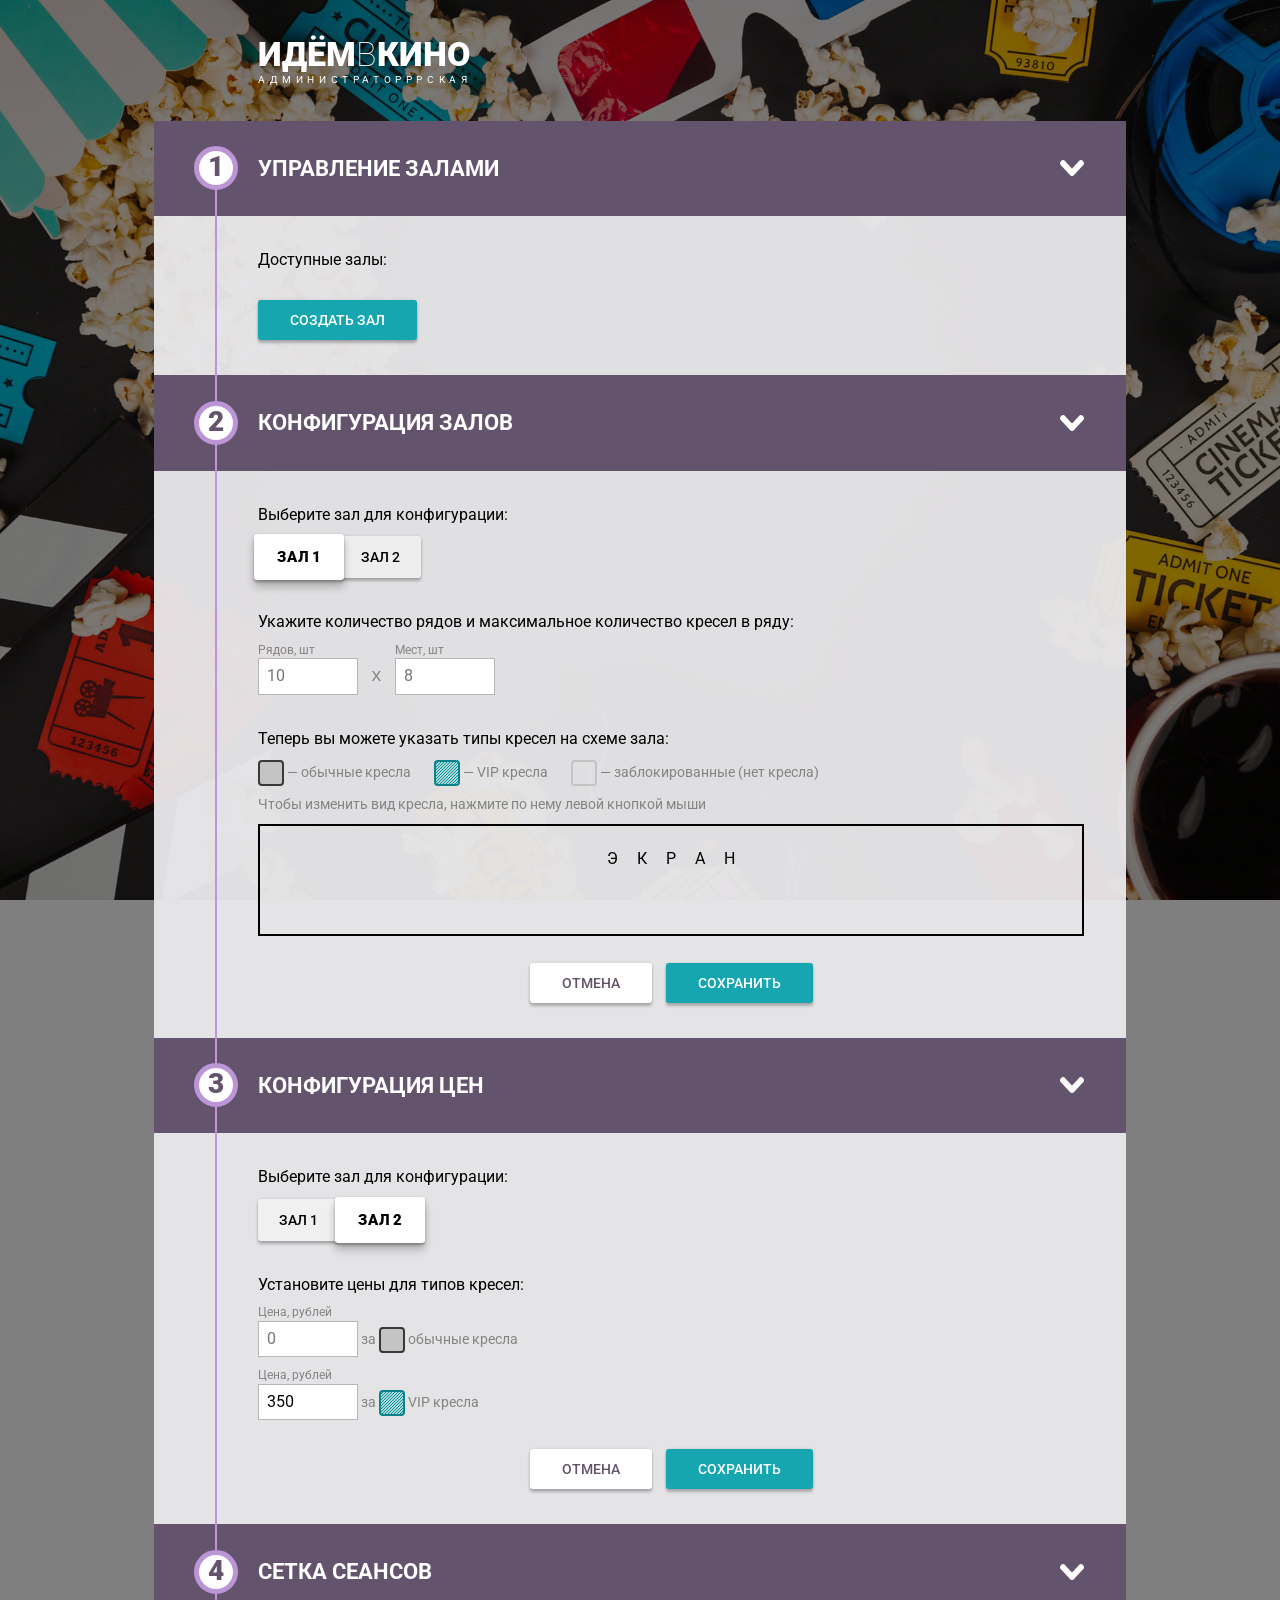
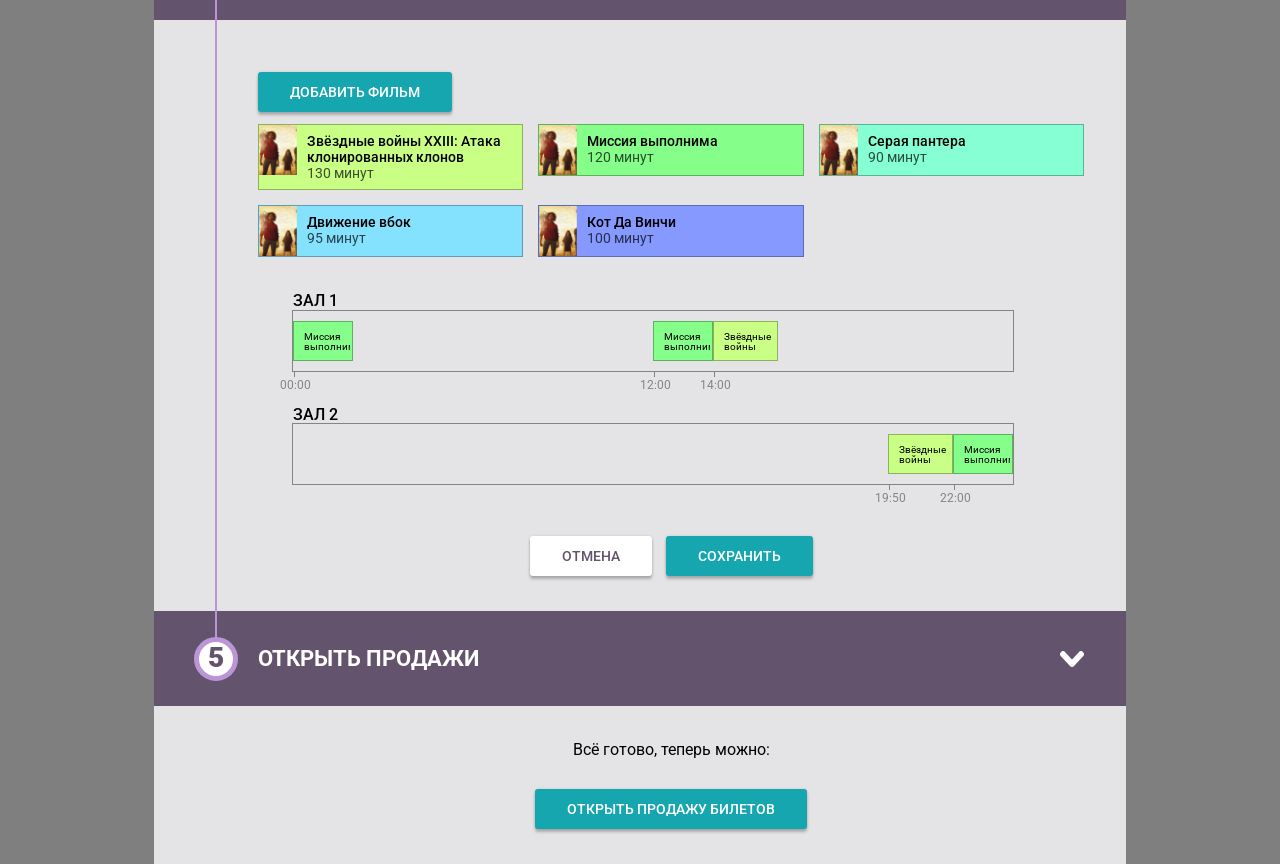
==== admin/index.html @ beaf533f "Final Diplom Commit #22 Sessions grid config form SessionsAddForm.js" ====
<!DOCTYPE html>
<html lang="ru">

<head>
  <meta charset="UTF-8">
  <meta name="viewport" content="width=device-width, initial-scale=1.0">
  <meta http-equiv="X-UA-Compatible" content="ie=edge">
  <title>ИдёмВКино</title>
  <link rel="stylesheet" href="CSS/normalize.css">
  <link rel="stylesheet" href="CSS/styles.css">
  <link href="https://fonts.googleapis.com/css?family=Roboto:100,300,400,500,700,900&amp;subset=cyrillic,cyrillic-ext,latin-ext" rel="stylesheet">
</head>

<body>
  <header class="page-header">
    <h1 class="page-header__title">Идём<span>в</span>кино</h1>
    <span class="page-header__subtitle">Администраторррская</span>
  </header>

  <main class="conf-steps">
    <section class="conf-step" id="halls">
      <header class="conf-step__header conf-step__header_opened">
        <h2 class="conf-step__title">Управление залами</h2>
      </header>
      <div class="conf-step__wrapper">
        <p class="conf-step__paragraph">Доступные залы:</p>
        <ul class="conf-step__list">
          <!-- <li>Зал 1
            <button class="conf-step__button conf-step__button-trash"></button>
          </li>
          <li>Зал 2
            <button class="conf-step__button conf-step__button-trash"></button>
          </li> -->
        </ul>
        <button class="conf-step__button conf-step__button-accent">Создать зал</button>
      </div>
    </section>

    <section class="conf-step" id="hall-config">
      <header class="conf-step__header conf-step__header_opened">
        <h2 class="conf-step__title">Конфигурация залов</h2>
      </header>
      <div class="conf-step__wrapper">
        <form action="config_hall" method="post" accept-charset="utf-8" id="config-hall-form"></form>
        <p class="conf-step__paragraph">Выберите зал для конфигурации:</p>
        <ul class="conf-step__selectors-box">
          <li><input type="radio" class="conf-step__radio" name="chairs-hall" value="Зал 1" checked><span class="conf-step__selector">Зал 1</span></li>
          <li><input type="radio" class="conf-step__radio" name="chairs-hall" value="Зал 2"><span class="conf-step__selector">Зал 2</span></li>
        </ul>
        <input type="hidden" name="update_id" form="config-hall-form">
        <p class="conf-step__paragraph">Укажите количество рядов и максимальное количество кресел в ряду:</p>
        <div class="conf-step__legend">
          <label class="conf-step__label">Рядов, шт<input type="text" name="rows" class="conf-step__input conf-step__input-rows" placeholder="10" form="config-hall-form"></label>
          <span class="multiplier">x</span>
          <label class="conf-step__label">Мест, шт<input type="text" name="places" class="conf-step__input conf-step__input-places" placeholder="8" form="config-hall-form"></label>
        </div>
        <p class="conf-step__paragraph">Теперь вы можете указать типы кресел на схеме зала:</p>
        <div class="conf-step__legend">
          <span class="conf-step__chair conf-step__chair_standart"></span> — обычные кресла
          <span class="conf-step__chair conf-step__chair_vip"></span> — VIP кресла
          <span class="conf-step__chair conf-step__chair_disabled"></span> — заблокированные (нет кресла)
          <p class="conf-step__hint">Чтобы изменить вид кресла, нажмите по нему левой кнопкой мыши</p>
        </div>

        <div class="conf-step__hall">
          <div class="conf-step__hall-wrapper">
            <!-- <div class="conf-step__row">
              <span class="conf-step__chair conf-step__chair_disabled"></span><span class="conf-step__chair conf-step__chair_disabled"></span>
              <span class="conf-step__chair conf-step__chair_disabled"></span><span class="conf-step__chair conf-step__chair_standart"></span>
              <span class="conf-step__chair conf-step__chair_standart"></span><span class="conf-step__chair conf-step__chair_disabled"></span>
              <span class="conf-step__chair conf-step__chair_disabled"></span><span class="conf-step__chair conf-step__chair_disabled"></span>
            </div>

            <div class="conf-step__row">
              <span class="conf-step__chair conf-step__chair_disabled"></span><span class="conf-step__chair conf-step__chair_disabled"></span>
              <span class="conf-step__chair conf-step__chair_standart"></span><span class="conf-step__chair conf-step__chair_standart"></span>
              <span class="conf-step__chair conf-step__chair_standart"></span><span class="conf-step__chair conf-step__chair_standart"></span>
              <span class="conf-step__chair conf-step__chair_disabled"></span><span class="conf-step__chair conf-step__chair_disabled"></span>
            </div>

            <div class="conf-step__row">
              <span class="conf-step__chair conf-step__chair_disabled"></span><span class="conf-step__chair conf-step__chair_standart"></span>
              <span class="conf-step__chair conf-step__chair_standart"></span><span class="conf-step__chair conf-step__chair_standart"></span>
              <span class="conf-step__chair conf-step__chair_standart"></span><span class="conf-step__chair conf-step__chair_standart"></span>
              <span class="conf-step__chair conf-step__chair_standart"></span><span class="conf-step__chair conf-step__chair_disabled"></span>
            </div>

            <div class="conf-step__row">
              <span class="conf-step__chair conf-step__chair_standart"></span><span class="conf-step__chair conf-step__chair_standart"></span>
              <span class="conf-step__chair conf-step__chair_standart"></span><span class="conf-step__chair conf-step__chair_vip"></span>
              <span class="conf-step__chair conf-step__chair_vip"></span><span class="conf-step__chair conf-step__chair_standart"></span>
              <span class="conf-step__chair conf-step__chair_standart"></span><span class="conf-step__chair conf-step__chair_disabled"></span>
            </div>

            <div class="conf-step__row">
              <span class="conf-step__chair conf-step__chair_standart"></span><span class="conf-step__chair conf-step__chair_standart"></span>
              <span class="conf-step__chair conf-step__chair_vip"></span><span class="conf-step__chair conf-step__chair_vip"></span>
              <span class="conf-step__chair conf-step__chair_vip"></span><span class="conf-step__chair conf-step__chair_vip"></span>
              <span class="conf-step__chair conf-step__chair_standart"></span><span class="conf-step__chair conf-step__chair_disabled"></span>
            </div>

            <div class="conf-step__row">
              <span class="conf-step__chair conf-step__chair_standart"></span><span class="conf-step__chair conf-step__chair_standart"></span>
              <span class="conf-step__chair conf-step__chair_vip"></span><span class="conf-step__chair conf-step__chair_vip"></span>
              <span class="conf-step__chair conf-step__chair_vip"></span><span class="conf-step__chair conf-step__chair_vip"></span>
              <span class="conf-step__chair conf-step__chair_standart"></span><span class="conf-step__chair conf-step__chair_disabled"></span>
            </div>

            <div class="conf-step__row">
              <span class="conf-step__chair conf-step__chair_standart"></span><span class="conf-step__chair conf-step__chair_standart"></span>
              <span class="conf-step__chair conf-step__chair_vip"></span><span class="conf-step__chair conf-step__chair_vip"></span>
              <span class="conf-step__chair conf-step__chair_vip"></span><span class="conf-step__chair conf-step__chair_vip"></span>
              <span class="conf-step__chair conf-step__chair_standart"></span><span class="conf-step__chair conf-step__chair_disabled"></span>
            </div>

            <div class="conf-step__row">
              <span class="conf-step__chair conf-step__chair_standart"></span><span class="conf-step__chair conf-step__chair_standart"></span>
              <span class="conf-step__chair conf-step__chair_standart"></span><span class="conf-step__chair conf-step__chair_standart"></span>
              <span class="conf-step__chair conf-step__chair_standart"></span><span class="conf-step__chair conf-step__chair_standart"></span>
              <span class="conf-step__chair conf-step__chair_standart"></span><span class="conf-step__chair conf-step__chair_disabled"></span>
            </div>

            <div class="conf-step__row">
              <span class="conf-step__chair conf-step__chair_standart"></span><span class="conf-step__chair conf-step__chair_standart"></span>
              <span class="conf-step__chair conf-step__chair_standart"></span><span class="conf-step__chair conf-step__chair_standart"></span>
              <span class="conf-step__chair conf-step__chair_standart"></span><span class="conf-step__chair conf-step__chair_standart"></span>
              <span class="conf-step__chair conf-step__chair_standart"></span><span class="conf-step__chair conf-step__chair_standart"></span>
            </div>

            <div class="conf-step__row">
              <span class="conf-step__chair conf-step__chair_standart"></span><span class="conf-step__chair conf-step__chair_standart"></span>
              <span class="conf-step__chair conf-step__chair_standart"></span><span class="conf-step__chair conf-step__chair_standart"></span>
              <span class="conf-step__chair conf-step__chair_standart"></span><span class="conf-step__chair conf-step__chair_standart"></span>
              <span class="conf-step__chair conf-step__chair_standart"></span><span class="conf-step__chair conf-step__chair_standart"></span>
            </div> -->
          </div>
        </div>

        <fieldset class="conf-step__buttons text-center">
          <button class="conf-step__button conf-step__button-regular" form="config-hall-form">Отмена</button>
          <input type="submit" value="Сохранить" class="conf-step__button conf-step__button-accent" form="config-hall-form">
        </fieldset>
      </div>
    </section>

    <section class="conf-step" id="price-config">
      <header class="conf-step__header conf-step__header_opened">
        <h2 class="conf-step__title">Конфигурация цен</h2>
      </header>
      <div class="conf-step__wrapper">
        <form action="config_price" method="post" accept-charset="utf-8" id="config-price-form"></form>
        <p class="conf-step__paragraph">Выберите зал для конфигурации:</p>
        <ul class="conf-step__selectors-box">
          <li><input type="radio" class="conf-step__radio" name="prices-hall" value="Зал 1"><span class="conf-step__selector">Зал 1</span></li>
          <li><input type="radio" class="conf-step__radio" name="prices-hall" value="Зал 2" checked><span class="conf-step__selector">Зал 2</span></li>
        </ul>
        <input type="hidden" name="update_id" form="config-price-form">
        <p class="conf-step__paragraph">Установите цены для типов кресел:</p>
          <div class="conf-step__legend">
            <label class="conf-step__label">Цена, рублей<input type="text" class="conf-step__input conf-step__input-std-price" placeholder="0" name="std_price" form="config-price-form"></label>
            за <span class="conf-step__chair conf-step__chair_standart"></span> обычные кресла
          </div>
          <div class="conf-step__legend">
            <label class="conf-step__label">Цена, рублей<input type="text" class="conf-step__input conf-step__input-vip-price" placeholder="0" value="350"  name="vip_price" form="config-price-form"></label>
            за <span class="conf-step__chair conf-step__chair_vip"></span> VIP кресла
          </div>

        <fieldset class="conf-step__buttons text-center">
          <button class="conf-step__button conf-step__button-regular" form="config-price-form">Отмена</button>
          <input type="submit" value="Сохранить" class="conf-step__button conf-step__button-accent" form="config-price-form">
        </fieldset>
      </div>
    </section>

    <section class="conf-step" id="sessions-grid-config">
      <header class="conf-step__header conf-step__header_opened">
        <h2 class="conf-step__title">Сетка сеансов</h2>
      </header>
      <div class="conf-step__wrapper">
        <p class="conf-step__paragraph">
          <button class="conf-step__button conf-step__button-accent">Добавить фильм</button>
        </p>
        <div class="conf-step__movies">
          <div class="conf-step__movie">
            <img class="conf-step__movie-poster" alt="poster" src="i/poster.png">
            <h3 class="conf-step__movie-title">Звёздные войны XXIII: Атака клонированных клонов</h3>
            <p class="conf-step__movie-duration">130 минут</p>
          </div>

          <div class="conf-step__movie">
            <img class="conf-step__movie-poster" alt="poster" src="i/poster.png">
            <h3 class="conf-step__movie-title">Миссия выполнима</h3>
            <p class="conf-step__movie-duration">120 минут</p>
          </div>

          <div class="conf-step__movie">
            <img class="conf-step__movie-poster" alt="poster" src="i/poster.png">
            <h3 class="conf-step__movie-title">Серая пантера</h3>
            <p class="conf-step__movie-duration">90 минут</p>
          </div>

          <div class="conf-step__movie">
            <img class="conf-step__movie-poster" alt="poster" src="i/poster.png">
            <h3 class="conf-step__movie-title">Движение вбок</h3>
            <p class="conf-step__movie-duration">95 минут</p>
          </div>

          <div class="conf-step__movie">
            <img class="conf-step__movie-poster" alt="poster" src="i/poster.png">
            <h3 class="conf-step__movie-title">Кот Да Винчи</h3>
            <p class="conf-step__movie-duration">100 минут</p>
          </div>
        </div>

        <form action="config_session" method="post" accept-charset="utf-8" id="add-sessions-form"></form>

        <div class="conf-step__seances">

          <div class="conf-step__seances-hall">
            <h3 class="conf-step__seances-title">Зал 1</h3>
            <div class="conf-step__seances-timeline">
              <div class="conf-step__seances-movie" style="width: 60px; background-color: rgb(133, 255, 137); left: 0;">
                <p class="conf-step__seances-movie-title">Миссия выполнима</p>
                <p class="conf-step__seances-movie-start">00:00</p>
              </div>
              <div class="conf-step__seances-movie" style="width: 60px; background-color: rgb(133, 255, 137); left: 360px;">
                <p class="conf-step__seances-movie-title">Миссия выполнима</p>
                <p class="conf-step__seances-movie-start">12:00</p>
              </div>
              <div class="conf-step__seances-movie" style="width: 65px; background-color: rgb(202, 255, 133); left: 420px;">
                <p class="conf-step__seances-movie-title">Звёздные войны XXIII: Атака клонированных клонов</p>
                <p class="conf-step__seances-movie-start">14:00</p>
              </div>
            </div>
          </div>

          <div class="conf-step__seances-hall">
            <h3 class="conf-step__seances-title">Зал 2</h3>
            <div class="conf-step__seances-timeline">
              <div class="conf-step__seances-movie" style="width: 65px; background-color: rgb(202, 255, 133); left: 595px;">
                <p class="conf-step__seances-movie-title">Звёздные войны XXIII: Атака клонированных клонов</p>
                <p class="conf-step__seances-movie-start">19:50</p>
              </div>
              <div class="conf-step__seances-movie" style="width: 60px; background-color: rgb(133, 255, 137); left: 660px;">
                <p class="conf-step__seances-movie-title">Миссия выполнима</p>
                <p class="conf-step__seances-movie-start">22:00</p>
              </div>
            </div>
          </div>

        </div>

        <fieldset class="conf-step__buttons text-center">
          <button class="conf-step__button conf-step__button-regular" form="add-sessions-form">Отмена</button>
          <input type="submit" value="Сохранить" class="conf-step__button conf-step__button-accent" form="add-sessions-form">
        </fieldset>

      </div>

    </section>

    <section class="conf-step">
      <header class="conf-step__header conf-step__header_opened">
        <h2 class="conf-step__title">Открыть продажи</h2>
      </header>
      <div class="conf-step__wrapper text-center">
        <p class="conf-step__paragraph">Всё готово, теперь можно:</p>
        <button class="conf-step__button conf-step__button-accent">Открыть продажу билетов</button>
      </div>
    </section>

  </main>

<!-- Форма добавления зала -->
  <div class="popup" id="modal-add-hall">
    <div class="popup__container">
      <div class="popup__content">
        <div class="popup__header">
          <h2 class="popup__title">
            Добавление зала
            <a class="popup__dismiss" href="#"><img src="i/close.png" alt="Закрыть"></a>
          </h2>

        </div>
        <div class="popup__wrapper">
          <form action="add_hall" method="post" accept-charset="utf-8" id="add-hall-form">
            <label class="conf-step__label conf-step__label-fullsize" for="name">
              Название зала
              <input class="conf-step__input" type="text" placeholder="Например, &laquo;Зал 1&raquo;" name="name" required>
            </label>
            <div class="conf-step__buttons text-center">
              <input type="submit" value="Добавить зал" name="name" class="conf-step__button conf-step__button-accent">
              <button class="conf-step__button conf-step__button-regular">Отменить</button>
            </div>
          </form>
        </div>
      </div>
    </div>
  </div>

  <!-- Форма удаления зала -->
  <div class="popup" id="modal-delete-hall">
    <div class="popup__container">
      <div class="popup__content">
        <div class="popup__header">
          <h2 class="popup__title">
            Удаление зала
            <a class="popup__dismiss" href="#"><img src="i/close.png" alt="Закрыть"></a>
          </h2>

        </div>
        <div class="popup__wrapper">
          <form action="delete_hall" method="post" accept-charset="utf-8" id="delete-hall-form">
            <p class="conf-step__paragraph">Вы действительно хотите удалить зал <span></span>?</p>
            <!-- В span будет подставляться название зала -->
            <div class="conf-step__buttons text-center">
              <input type="submit" value="Удалить" class="conf-step__button conf-step__button-accent">
              <button class="conf-step__button conf-step__button-regular">Отменить</button>
            </div>
          </form>
        </div>
      </div>
    </div>
  </div>

  <!-- Форма добавления фильма -->
  <div class="popup"  id="modal-movie-add">
    <div class="popup__container">
      <div class="popup__content">
        <div class="popup__header">
          <h2 class="popup__title">
            Добавление фильма
            <a class="popup__dismiss" href="#"><img src="i/close.png" alt="Закрыть"></a>
          </h2>

        </div>
        <div class="popup__wrapper">
          <form enctype = "multipart/form-data" action="add_movie" method="post" accept-charset="utf-8" id="add-movie-form">
            <label class="conf-step__label conf-step__label-fullsize" for="name">
              Название фильма
              <input class="conf-step__input" type="text" placeholder="Например, &laquo;Гражданин Кейн&raquo;" name="name" required>
            </label>
            <label class="conf-step__label conf-step__label-fullsize" for="duration">
              Продолжительность, минут
              <input class="conf-step__input" type="text" placeholder="Например, 100" name="duration" required>
            </label>

            <label class="conf-step__label conf-step__label-fullsize" for="producer">
              Страна-производитель
              <input class="conf-step__input" type="text" placeholder="Например, РФ" name="producer" required>
            </label>

            <label class="conf-step__label conf-step__label-fullsize" for="content">
              Содержание
              <textarea name="content" class="conf-step__input" rows="8" cols="15"></textarea>
            </label>
            <label class="conf-step__label conf-step__label-fullsize" for="image">
              Постер
              <input type="file" name="poster" class="conf-step__input" value="" id="poster">
            </label>
            <div class="conf-step__buttons text-center">
              <input type="submit" value="Добавить фильм" class="conf-step__button conf-step__button-accent">
              <button class="conf-step__button conf-step__button-regular">Отменить</button>
            </div>
          </form>
        </div>
      </div>
    </div>
  </div>

  <!-- Форма добавления сеанса -->
  <div class="popup" id="modal-showtime-add">
    <div class="popup__container">
      <div class="popup__content">
        <div class="popup__header">
          <h2 class="popup__title">
            Добавление сеанса
            <a class="popup__dismiss" href="#"><img src="i/close.png" alt="Закрыть"></a>
          </h2>

        </div>
        <div class="popup__wrapper">

          <form action="add_showtime" method="post" accept-charset="utf-8" id="add-showtime-form">

            <label class="conf-step__label conf-step__label-fullsize" for="hall">
              Название зала
              <select class="conf-step__input" name="hall" required>
                <option value="1" selected>Зал 1</option>
                <option value="2">Зал 2</option>
              </select>
            </label>
            <label class="conf-step__label conf-step__label-fullsize" for="name">
              Время начала
              <input class="conf-step__input" type="time" value="00:00" name="start_time" required>
            </label>

            <label class="conf-step__label conf-step__label-fullsize" for="name">
              Название фильма
              <input class="conf-step__input" type="text" placeholder="Например, &laquo;Идиот&raquo;" name="name" required>
            </label>
              <input class="conf-step__input" type="hidden" name="film_id" required>
              <input class="conf-step__input" type="hidden" name="duration_film" required>

            <div class="conf-step__buttons text-center">
              <input type="submit" value="Добавить" class="conf-step__button conf-step__button-accent">
              <button class="conf-step__button conf-step__button-regular">Отменить</button>
            </div>
          </form>
        </div>
      </div>
    </div>
  </div>

  <!-- Форма удаления сеанса -->
  <div class="popup" id="modal-showtime-delete">
    <div class="popup__container">
      <div class="popup__content">
        <div class="popup__header">
          <h2 class="popup__title">
            Снятие с сеанса
            <a class="popup__dismiss" href="#"><img src="i/close.png" alt="Закрыть"></a>
          </h2>

        </div>
        <div class="popup__wrapper">
          <form action="delete_showtime" method="post" accept-charset="utf-8">
            <p class="conf-step__paragraph">Вы действительно хотите снять с сеанса фильм <span></span>?</p>
            <!-- В span будет подставляться название фильма -->
            <div class="conf-step__buttons text-center">
              <input type="submit" value="Удалить" class="conf-step__button conf-step__button-accent">
              <button class="conf-step__button conf-step__button-regular">Отменить</button>
            </div>
          </form>
        </div>
      </div>
    </div>
  </div>


  <script src="/js/accordeon.js"></script>
  <script src="/js/api/createRequest.js"></script>
  <script src="/js/api/Entity.js"></script>
  <script src="/js/api/User.js"></script>
  <script src="/js/api/Hall.js"></script>
  <script src="/js/api/Movie.js"></script>
  <script src="/js/api/Film.js"></script>
  <script src="/js/api/Session.js"></script>
  <script src="/js/Admin.js"></script>
  <script src="/js/ui/forms/AsyncForm.js"></script>
  <script src="/js/ui/forms/HallAddForm.js"></script>
  <script src="/js/ui/forms/MovieAddForm.js"></script>
  <script src="/js/ui/forms/HallDeleteForm.js"></script>
  <script src="/js/ui/forms/HallConfigForm.js"></script>
  <script src="/js/ui/forms/PriceConfigForm.js"></script>
  <script src="/js/ui/forms/ShowtimeAddForm.js"></script>
  <script src="/js/ui/forms/SessionsAddForm.js"></script>
  <script src="/js/ui/widgets/HallsWidget.js"></script>
  <script src="/js/ui/widgets/HallConfigWidget.js"></script>
  <script src="/js/ui/widgets/PriceConfigWidget.js"></script>
  <script src="/js/ui/widgets/SessionsGridWidget.js"></script>
  <script src="/js/ui/Modal.js"></script>
  <script type="text/javascript">
    Admin.init();

    // console.log(localStorage);

    // User.fetch({});

    // const hallsList = document.querySelector('ul.conf-step__list');

    // console.log(hallsList);

    // Hall.list({name: 'Hall #2'}, (error, response) => {
    // // Hall.list({name: 'Hall #2'}, (error, response) => {
    //   // console.log(response);
    //   if (error === null && response.halls) {
    //     console.log(response.halls);
    //   // console.log(localStorage);
    //     // for (let item of response.halls) {
    //     //   hallsList.innerHTML += `<li>${item.name}<button class="conf-step__button conf-step__button-trash"></button></li>`;
    //     // }
    //   }
    //   else if (error === null && response.error) {
    //     console.log(response.error);
    //   }
    //   // for (let item of response.halls) {
    //   //   hallsList.innerHTML += `<li>${item.name}<button class="conf-step__button conf-step__button-trash"></button></li>`;
    //   // }
    // });

    // Hall.create({name: 'Hall #999'}, (error, response) => {
    //   if (error === null) {
    //       console.log(response);
    //   } else {
    //       console.log(error);
    //   }
    // });

    // Hall.update(id = 'o3', {name: 'Hall #300', rows: 45, places: 10}, (error, response) => {
    //     if (error === null) {
    //         console.log(response);
    //     } else {
    //         console.log(error);
    //     }
    // });

    // Hall.remove(id = 'o6', {}, (error, response) => {
    //     if (error === null) {
    //         console.log(response);
    //     } else {
    //         console.log(error);
    //     }
    // });

    //
    // Hall.get(id = 'o2', {}, (error, response) => {
    //   console.log(response);
    //   // for (let item of response) {
    //   //   hallsList.innerHTML += `<li>${item.name}<button class="conf-step__button conf-step__button-trash"></button></li>`;
    //   // }
    // });


    // User.fetch({}, (error, response) => {
    //   if (error === null) {
    //     console.log(response.user);
    //     // console.log(localStorage);
    //    }
    //   else {
    //    console.log(error);
    //   }
    // });
  </script>
  <!-- <script src="/js/ui/forms/LoginForm.js"></script> -->
</body>
</html>
---- admin/CSS/styles.css ----
@charset "UTF-8";
@keyframes slideFromTop {
  0% {
    top: -50vh; }
  100% {
    top: 100px; } }
@keyframes darken {
  0% {
    background: 0; }
  100% {
    background: rgba(0, 0, 0, 0.7); } }
* {
  margin: 0;
  padding: 0;
  box-sizing: border-box; }

html {
  font-family: "Roboto", sans-serif;
  font-size: 62.5%; }

body {
  background-image: url("../i/background.jpg");
  background-color: rgba(0, 0, 0, 0.5);
  background-blend-mode: multiply;
  background-size: cover;
  background-attachment: fixed;
  counter-reset: num; }

input[type='radio'], input[type='submit'], button, .conf-step__header, select {
  cursor: pointer; }

.text-center {
  text-align: center; }

.conf-steps, .page-header {
  width: 972px;
  margin: 0 auto; }

.conf-step__wrapper, .conf-step__header, .page-header {
  padding: 35px 42px 35px 104px; }

.page-header {
  color: #FFFFFF;
  text-transform: uppercase; }
  .page-header .page-header__title {
    margin: 0;
    font-weight: 900;
    font-size: 3.4rem; }
    .page-header .page-header__title span {
      font-weight: 100; }
  .page-header .page-header__subtitle {
    font-size: 1rem;
    letter-spacing: 0.46em; }

.conf-step {
  position: relative;
  background-color: rgba(234, 233, 235, 0.95); }
  .conf-step::before {
    content: '';
    position: absolute;
    left: 62px;
    margin-left: -1px;
    top: 0;
    bottom: 0;
    display: block;
    width: 2px;
    background-color: #BC95D6; }

.conf-step__header_opened + .conf-step__wrapper {
  display: block; }

.conf-step__header_closed + .conf-step__wrapper {
  display: none; }

.conf-step__header_closed::after {
  transform: rotate(-90deg); }

.conf-step__header {
  position: relative;
  box-sizing: border-box;
  background-color: #63536C;
  color: #FFFFFF;
  transition-property: all;
  transition-duration: .6s;
  transition-timing-function: ease; }
  .conf-step__header::before {
    content: '';
    position: absolute;
    left: 62px;
    margin-left: -1px;
    top: 0;
    bottom: 0;
    display: block;
    width: 2px;
    background-color: #BC95D6; }
  .conf-step__header::after {
    content: '';
    position: absolute;
    top: calc(50% - 8px);
    display: block;
    right: 42px;
    width: 24px;
    height: 16px;
    background-image: url("../i/switch.png");
    background-size: 24px 16px; }
  .conf-step__header:hover, .conf-step__header:focus {
    background-color: #89639e; }
  .conf-step__header .conf-step__title {
    font-size: 2.2rem;
    font-weight: 700;
    text-transform: uppercase;
    counter-increment: num;
    transition-property: all;
    transition-duration: .6s;
    transition-timing-function: ease; }
    .conf-step__header .conf-step__title::before {
      content: counter(num);
      position: absolute;
      display: block;
      left: 62px;
      top: 50%;
      margin-left: -22px;
      margin-top: -22px;
      width: 44px;
      height: 44px;
      border-radius: 50%;
      border: 5px solid #BC95D6;
      background-color: #FFFFFF;
      box-sizing: border-box;
      color: #63536C;
      font-weight: 900;
      font-size: 2.8rem;
      text-align: center;
      letter-spacing: normal; }

.conf-step__header:hover .conf-step__title {
  letter-spacing: 2px;
  transition-property: all;
  transition-duration: .6s;
  transition-timing-function: ease; }
  .conf-step__header:hover .conf-step__title::before {
    letter-spacing: normal; }

.conf-step:first-of-type .conf-step__header::before {
  top: 50%; }

.conf-step:last-of-type .conf-step__header::before {
  bottom: 50%; }
.conf-step:last-of-type::before {
  display: none; }

.conf-step__paragraph {
  font-size: 1.6rem;
  font-weight: 400;
  color: #000000;
  margin-bottom: 12px; }

.conf-step__paragraph:not(:first-of-type) {
  margin-top: 35px; }

.conf-step__list {
  list-style: none;
  font-size: 1.6rem;
  text-transform: uppercase;
  font-weight: 500;
  margin: 14px 0 5px 25px; }
  .conf-step__list li {
    position: relative; }
  .conf-step__list li + li {
    margin-top: 10px; }
  .conf-step__list li::before {
    content: '–';
    position: absolute;
    left: -14px; }

.conf-step__button, .login__button {
  box-shadow: 0px 3px 3px rgba(0, 0, 0, 0.24), 0px 0px 3px rgba(0, 0, 0, 0.12);
  border-radius: 3px;
  border: none;
  background-color: #FFFFFF;
  text-transform: uppercase;
  font-weight: 500;
  font-size: 1.4rem;
  transition-property: background-color;
  transition-duration: .5s;
  transition-timing-function: ease; }
  .conf-step__button:hover, .conf-step__button:focus, .login__button:hover, .login__button:focus {
    background-color: #EEEAF1;
    outline: none; }
  .conf-step__button:active, .login__button:active {
    position: relative;
    top: 2px;
    background-color: #63536C;
    color: #FFFFFF;
    box-shadow: 0px 1px 2px rgba(0, 0, 0, 0.75); }
  .conf-step__button + .conf-step__button, .login__button + .conf-step__button, .conf-step__button + .login__button, .login__button + .login__button {
    margin-left: 12px; }

.conf-step__buttons {
  margin-top: 10px; }

.conf-step__button-regular {
  color: #63536C;
  padding: 12px 32px;
  margin-top: 17px; }

.conf-step__button.conf-step__button-accent, .login__button {
  color: #FFFFFF;
  background-color: #16A6AF;
  padding: 12px 32px;
  margin-top: 17px; }
  .conf-step__button.conf-step__button-accent:hover, .conf-step__button.conf-step__button-accent:focus, .login__button:hover, .login__button:focus {
    background-color: #2FC9D2;
    outline: none; }
  .conf-step__button.conf-step__button-accent:active, .login__button:active {
    position: relative;
    top: 2px;
    background-color: #146C72;
    color: #FFFFFF;
    box-shadow: 0px 1px 2px rgba(0, 0, 0, 0.75); }

.conf-step__button-trash {
  position: relative;
  width: 20px;
  height: 20px;
  vertical-align: text-top; }
  .conf-step__button-trash::before {
    content: '';
    position: absolute;
    top: 4px;
    left: 4px;
    width: 12px;
    height: 12px;
    background-image: url("../i/trash-sprite.png");
    background-position: 0 0;
    background-size: 24px 12px;
    background-repeat: no-repeat; }
  .conf-step__button-trash:active::before {
    background-position: -12px 0; }

.conf-step__legend {
  color: #848484;
  font-size: 1.4rem;
  margin-bottom: 12px; }
  .conf-step__legend .multiplier {
    font-family: monospace;
    font-size: 18px;
    padding: 0 10px; }
  .conf-step__legend .conf-step__chair:not(:first-of-type) {
    margin-left: 20px; }

.conf-step__hint {
  margin-top: 10px; }

.conf-step__label, .login__label {
  display: inline-block;
  font-size: 1.2rem;
  color: #848484; }

.conf-step__label-fullsize {
  width: 100%;
  margin-bottom: 0.8rem; }
  .conf-step__label-fullsize :last-of-type {
    margin-bottom: 0; }
  .conf-step__label-fullsize .conf-step__input {
    width: 100%; }

.conf-step__input, .login__input {
  display: block;
  width: 100px;
  margin-top: 1px;
  padding: 8px;
  font-size: 1.6rem;
  color: #000000;
  border: 1px solid #b7b7b7; }
  .conf-step__input:focus, .login__input:focus {
    outline: 1px #CF87FF solid;
    outline-offset: -1px; }

.conf-step__chair {
  display: inline-block;
  vertical-align: middle;
  width: 26px;
  height: 26px;
  border-width: 2px;
  border-style: solid;
  box-sizing: border-box;
  border-radius: 4px; }

.conf-step__chair_standart {
  border-color: #393939;
  background-color: #C4C4C4; }

.conf-step__chair_vip {
  border-color: #0a828a;
  background-color: #b0d6d8;
  background-image: url("../i/green-pattern.png");
  background-repeat: repeat; }

.conf-step__chair_disabled {
  border-color: #C4C4C4; }

.conf-step__selectors-box {
  font-size: 0;
  list-style: none;
  margin-bottom: 15px; }
  .conf-step__selectors-box li {
    position: relative;
    display: inline-block;
    font-size: 1.2rem; }
  .conf-step__selectors-box .conf-step__radio {
    position: absolute;
    top: 0;
    bottom: 0;
    left: 0;
    right: 0;
    z-index: 20;
    width: 80px;
    height: 42px;
    opacity: 0; }
  .conf-step__selectors-box .conf-step__selector {
    position: relative;
    display: block;
    padding: 13px 21px;
    box-shadow: 0px 3px 3px rgba(0, 0, 0, 0.24), 0px 0px 3px rgba(0, 0, 0, 0.12);
    border-radius: 3px;
    border: none;
    background-color: rgba(255, 255, 255, 0.45);
    text-transform: uppercase;
    font-weight: 500;
    font-size: 1.4rem;
    transition-property: background-color;
    transition-duration: .5s;
    transition-timing-function: ease;
    z-index: 5; }
  .conf-step__selectors-box .conf-step__radio:checked + .conf-step__selector {
    background-color: #FFFFFF;
    box-shadow: 0px 6px 8px rgba(0, 0, 0, 0.24), 0px 2px 2px rgba(0, 0, 0, 0.24), 0px 0px 2px rgba(0, 0, 0, 0.12);
    transform: scale(1.1);
    font-weight: 900;
    font-size: 1.4rem;
    z-index: 10; }
  .conf-step__selectors-box .conf-step__radio:hover + .conf-step__selector {
    background-color: rgba(255, 255, 255, 0.9); }

.conf-step__hall {
  position: relative;
  padding: 62px 32px 34px;
  border: 2px solid #000000;
  text-align: center; }
  .conf-step__hall::before {
    content: ' экран';
    position: absolute;
    top: 24px;
    left: 1.2em;
    right: 0;
    font-size: 1.6rem;
    letter-spacing: 1.2em;
    text-transform: uppercase; }
  .conf-step__hall .conf-step__chair {
    cursor: pointer; }
  .conf-step__hall .conf-step__hall-wrapper {
    display: inline-block; }
    .conf-step__hall .conf-step__hall-wrapper .conf-step__row {
      font-size: 0; }
    .conf-step__hall .conf-step__hall-wrapper .conf-step__row + .conf-step__row {
      margin-top: 10px; }
    .conf-step__hall .conf-step__hall-wrapper .conf-step__chair + .conf-step__chair {
      margin-left: 10px; }

.conf-step__movies {
  display: flex;
  flex-wrap: wrap;
  align-items: flex-start; }

  .conf-step__movies .conf-step__movie {
    position: relative;
    width: calc((100% - 30px) / 3);
    min-height: 52px;
    padding: 8px 8px 8px 48px;
    background: #FFEB85;
    border: 1px solid rgba(0, 0, 0, 0.3);
    box-sizing: border-box;
    cursor: pointer; }
    .conf-step__movies .conf-step__movie:nth-of-type(3n + 2) {
      margin: 0 15px; }
    .conf-step__movies .conf-step__movie:nth-of-type(n + 4) {
      margin-top: 15px; }
    .conf-step__movies .conf-step__movie:nth-of-type(1) {
      background-color: #caff85; }
    .conf-step__movies .conf-step__movie:nth-of-type(2) {
      background-color: #85ff89; }
    .conf-step__movies .conf-step__movie:nth-of-type(3) {
      background-color: #85ffd3; }
    .conf-step__movies .conf-step__movie:nth-of-type(4) {
      background-color: #85e2ff; }
    .conf-step__movies .conf-step__movie:nth-of-type(5) {
      background-color: #8599ff; }
    .conf-step__movies .conf-step__movie:nth-of-type(6) {
      background-color: #ba85ff; }
    .conf-step__movies .conf-step__movie:nth-of-type(7) {
      background-color: #ff85fb; }
    .conf-step__movies .conf-step__movie:nth-of-type(8) {
      background-color: #ff85b1; }
    .conf-step__movies .conf-step__movie:nth-of-type(9) {
      background-color: #ffa285; }

  /* Стиль контейнера копии фильма, переносимой в таймлайн */
  .conf-step__movie {
    position: relative;
    min-width: 265px;
    min-height: 52px;
    padding: 8px 8px 8px 48px;
    background: #FFEB85;
    border: 1px solid rgba(0, 0, 0, 0.3);
    box-sizing: border-box;
    cursor: pointer; }

  .conf-step__movies .conf-step__movie-poster {
    position: absolute;
    top: 0;
    left: 0;
    width: 38px;
    height: 50px; }
  .conf-step__movies .conf-step__movie-title {
    font-weight: 500;
    font-size: 1.4rem; }
  .conf-step__movies .conf-step__movie-duration {
    font-size: 1.4rem;
    color: rgba(0, 0, 0, 0.7); }

  /* Стиль постера в копируемом контейнере */
  .conf-step__movie-poster {
    position: absolute;
    top: 0;
    left: 0;
    width: 38px;
    height: 50px; }

  /* Стиль заголовка в копируемом контейнере */
  .conf-step__movie-title {
    font-weight: 500;
    font-size: 1.4rem; }

  /* Стиль абзаца в копируемом контейнере */
  .conf-step__movie-duration {
    font-size: 1.4rem;
    color: rgba(0, 0, 0, 0.7); }

.conf-step__seances-hall {
  margin: 35px; }

.conf-step__seances-title {
  font-weight: 500;
  font-size: 1.6rem;
  text-transform: uppercase; }

.conf-step__seances-timeline {
  position: relative;
  outline: 1px solid #848484;
  padding: 10px 0;
  height: 40px;
  box-sizing: content-box;
  width: calc(1440px * 0.5); }

.conf-step__seances-movie {
  position: absolute;
  height: 40px;
  border: 1px solid rgba(0, 0, 0, 0.3);
  box-sizing: border-box;
  padding: 10px 2px 10px 10px; }
  .conf-step__seances-movie .conf-step__seances-movie-title {
    overflow: hidden;
    line-height: 10px;
    height: 100%; }
  .conf-step__seances-movie .conf-step__seances-movie-start {
    position: absolute;
    bottom: -33px;
    left: -14px;
    color: #848484;
    font-size: 1.2rem; }
  .conf-step__seances-movie::before {
    content: '';
    position: absolute;
    display: block;
    width: 1px;
    height: 5px;
    bottom: -17px;
    left: 0;
    background-color: #848484; }

.login {
  width: 480px;
  margin: 0 auto;
  position: relative;
  background-color: rgba(234, 233, 235, 0.95); }
  .login__wrapper {
    padding: 35px 104px; }
  .login__header {
    position: relative;
    box-sizing: border-box;
    padding: 16px 104px;
    background-color: #63536C;
    color: #FFFFFF; }
  .login__title {
    font-size: 2.2rem;
    font-weight: 700;
    text-transform: uppercase; }
  .login__label {
    width: 100%;
    margin-bottom: 0.8rem; }
    .login__label:last-of-type {
      margin-bottom: 0; }
  .login__input {
    width: 100%; }

.popup {
  display: none;
  position: fixed;
  width: 100%;
  height: 100%;
  z-index: 100; }
  .popup__title {
    font-size: 2.2rem;
    font-weight: 700;
    text-transform: uppercase; }
  .popup.active {
    display: block;
    background: rgba(0, 0, 0, 0.7);
    animation: 0.5s ease-out 0s 1 darken; }
    .popup.active .popup__content {
      top: 100px;
      animation: 0.5s ease-out 0s 1 slideFromTop; }
  .popup__container {
    position: relative;
    width: 100%; }
  .popup__content {
    position: relative;
    top: -50vh;
    background-color: rgba(234, 233, 235, 0.95);
    width: 960px;
    margin: 0 auto; }
  .popup__header {
    box-sizing: border-box;
    padding: 16px 42px;
    background-color: #63536C;
    color: #FFFFFF; }
  .popup__wrapper {
    padding: 35px 104px; }
  .popup__dismiss {
    float: right; }
    .popup__dismiss img {
      height: 1em;
      transition: .3s all ease; }
      .popup__dismiss img:hover {
        transform: scale(1.2);
        transition: .3s all ease; }

/*# sourceMappingURL=styles.css.map */
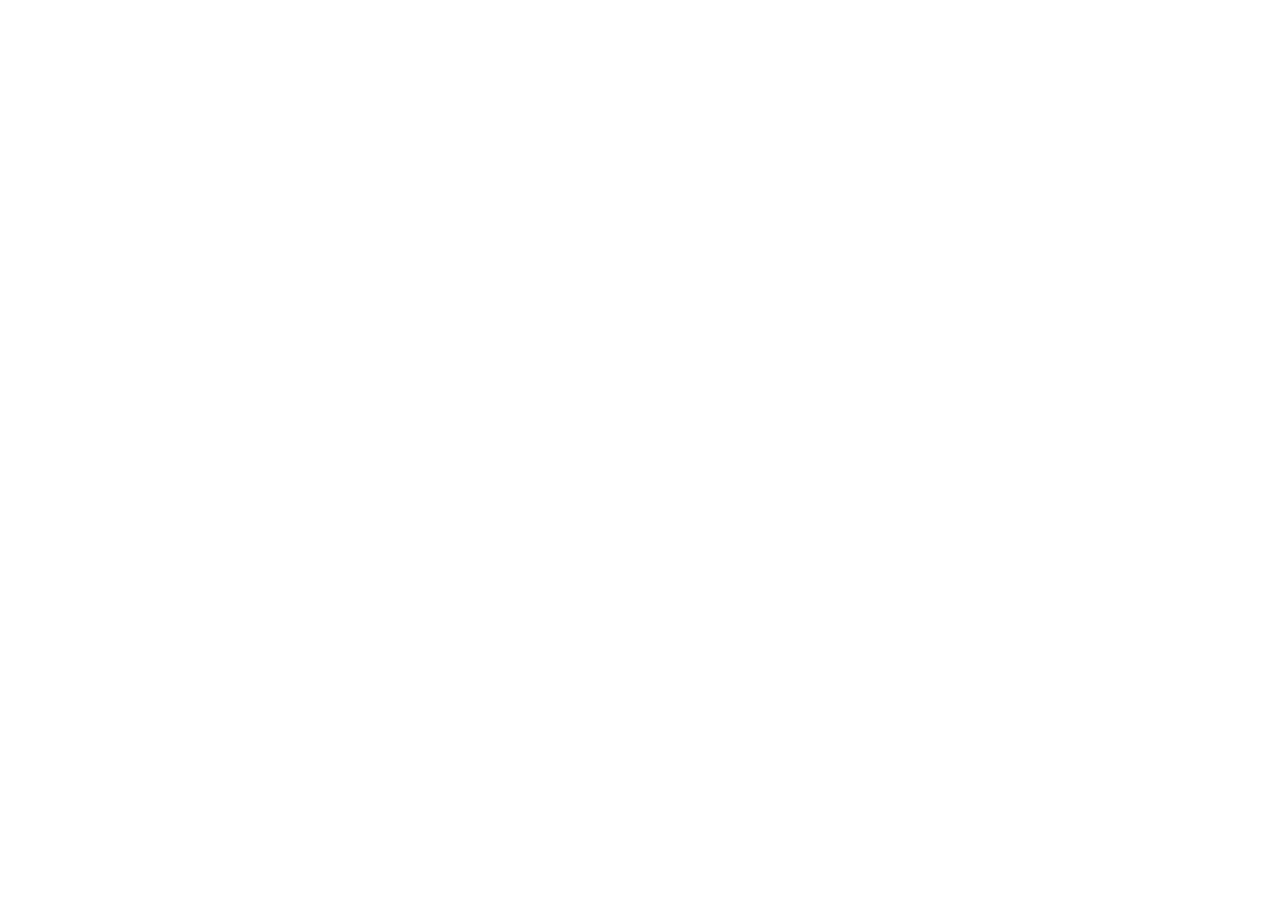
==== commit 2356510a: "Final Diplom Commit #29 hidden steps_configs, User.fetch, redirect to client page" ====
--- a/admin/index.html
+++ b/admin/index.html
@@ -18,6 +18,7 @@
   </header>
 
   <main class="conf-steps">
+
     <section class="conf-step" id="halls">
       <header class="conf-step__header conf-step__header_opened">
         <h2 class="conf-step__title">Управление залами</h2>
@@ -311,7 +312,7 @@
         </div>
         <div class="popup__wrapper">
           <form action="delete_hall" method="post" accept-charset="utf-8" id="delete-hall-form">
-            <p class="conf-step__paragraph">Вы действительно хотите удалить зал <span></span>?</p>
+            <p class="conf-step__paragraph">Вы действительно хотите удалить зал <span class="conf-step__delete-hall"></span>?</p>
             <!-- В span будет подставляться название зала -->
             <div class="conf-step__buttons text-center">
               <input type="submit" value="Удалить" class="conf-step__button conf-step__button-accent">
@@ -424,9 +425,10 @@
 
         </div>
         <div class="popup__wrapper">
-          <form action="delete_showtime" method="post" accept-charset="utf-8">
-            <p class="conf-step__paragraph">Вы действительно хотите снять с сеанса фильм <span></span>?</p>
+          <form action="delete_showtime" method="post" accept-charset="utf-8" id="delete-sessions-form">
+            <p class="conf-step__paragraph">Вы действительно хотите снять с сеанса фильм <span class="delete-sessions-film"></span>?</p>
             <!-- В span будет подставляться название фильма -->
+            <input type="hidden" name="session_id" value="">
             <div class="conf-step__buttons text-center">
               <input type="submit" value="Удалить" class="conf-step__button conf-step__button-accent">
               <button class="conf-step__button conf-step__button-regular">Отменить</button>
@@ -455,6 +457,7 @@
   <script src="/js/ui/forms/PriceConfigForm.js"></script>
   <script src="/js/ui/forms/ShowtimeAddForm.js"></script>
   <script src="/js/ui/forms/SessionsAddForm.js"></script>
+  <script src="/js/ui/forms/SessionsDeleteForm.js"></script>
   <script src="/js/ui/widgets/HallsWidget.js"></script>
   <script src="/js/ui/widgets/HallConfigWidget.js"></script>
   <script src="/js/ui/widgets/PriceConfigWidget.js"></script>
--- a/admin/CSS/styles.css
+++ b/admin/CSS/styles.css
@@ -31,6 +31,10 @@
 
 .text-center {
   text-align: center; }
+
+.conf-steps {
+  display: none;
+}
 
 .conf-steps, .page-header {
   width: 972px;
@@ -556,4 +560,7 @@
         transform: scale(1.2);
         transition: .3s all ease; }
 
+.app_user-logged {
+  display: block;
+}
 /*# sourceMappingURL=styles.css.map */
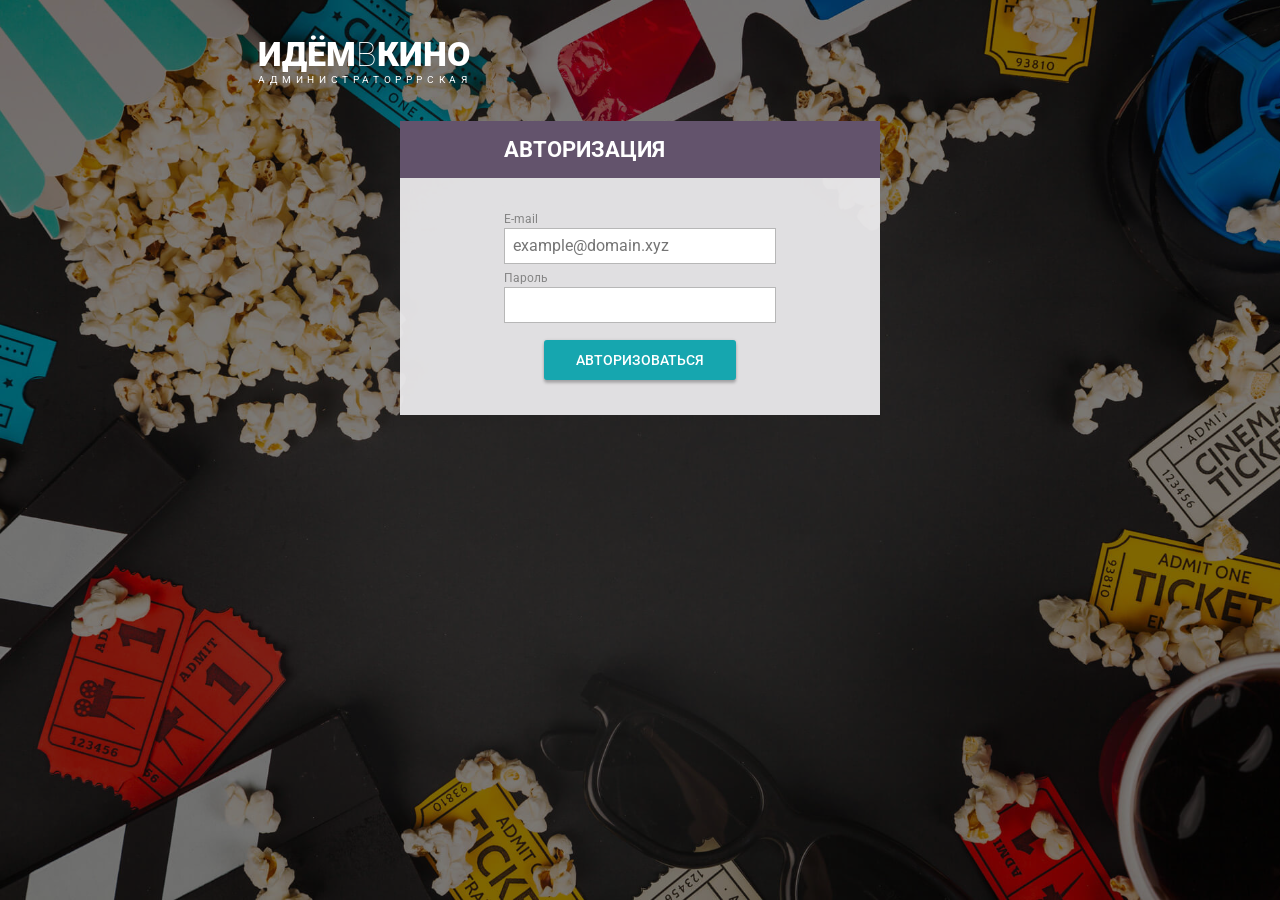
==== commit db0e2bdf: "Final Diplom Commit #31 ListMoviesWidget for client page" ====
--- a/admin/index.html
+++ b/admin/index.html
@@ -16,6 +16,29 @@
     <h1 class="page-header__title">Идём<span>в</span>кино</h1>
     <span class="page-header__subtitle">Администраторррская</span>
   </header>
+
+
+    <div class="login" id="user-auth">
+      <header class="login__header">
+        <h2 class="login__title">Авторизация</h2>
+      </header>
+      <div class="login__wrapper">
+        <form class="login__form" action="" method="post" accept-charset="utf-8" id="user-auth-form">
+          <label class="login__label" for="mail">
+            E-mail
+            <input class="login__input" type="mail" placeholder="example@domain.xyz" name="mail" required>
+          </label>
+          <label class="login__label" for="pwd">
+            Пароль
+            <input class="login__input" type="password" placeholder="" name="pwd" required>
+          </label>
+          <div class="text-center">
+            <input value="Авторизоваться" type="submit" class="login__button">
+          </div>
+        </form>
+      </div>
+    </div>
+
 
   <main class="conf-steps">
 
@@ -260,13 +283,14 @@
 
     </section>
 
-    <section class="conf-step">
+    <section class="conf-step" id="logout">
       <header class="conf-step__header conf-step__header_opened">
         <h2 class="conf-step__title">Открыть продажи</h2>
       </header>
       <div class="conf-step__wrapper text-center">
+        <form action="logout_form" method="post" accept-charset="utf-8" id="logout-form"></form>
         <p class="conf-step__paragraph">Всё готово, теперь можно:</p>
-        <button class="conf-step__button conf-step__button-accent">Открыть продажу билетов</button>
+        <button class="conf-step__button conf-step__button-accent" form="logout-form">Открыть продажу билетов</button>
       </div>
     </section>
 
@@ -450,6 +474,8 @@
   <script src="/js/api/Session.js"></script>
   <script src="/js/Admin.js"></script>
   <script src="/js/ui/forms/AsyncForm.js"></script>
+  <script src="/js/ui/forms/LoginForm.js"></script>
+  <script src="/js/ui/forms/LogoutForm.js"></script>
   <script src="/js/ui/forms/HallAddForm.js"></script>
   <script src="/js/ui/forms/MovieAddForm.js"></script>
   <script src="/js/ui/forms/HallDeleteForm.js"></script>
@@ -458,10 +484,12 @@
   <script src="/js/ui/forms/ShowtimeAddForm.js"></script>
   <script src="/js/ui/forms/SessionsAddForm.js"></script>
   <script src="/js/ui/forms/SessionsDeleteForm.js"></script>
+  <script src="/js/ui/widgets/LoginWidget.js"></script>
   <script src="/js/ui/widgets/HallsWidget.js"></script>
   <script src="/js/ui/widgets/HallConfigWidget.js"></script>
   <script src="/js/ui/widgets/PriceConfigWidget.js"></script>
   <script src="/js/ui/widgets/SessionsGridWidget.js"></script>
+  <script src="/js/ui/widgets/LogoutWidget.js"></script>
   <script src="/js/ui/Modal.js"></script>
   <script type="text/javascript">
     Admin.init();
--- a/admin/CSS/styles.css
+++ b/admin/CSS/styles.css
@@ -564,3 +564,7 @@
   display: block;
 }
 /*# sourceMappingURL=styles.css.map */
+
+/* .auth-user {
+  display: none;
+} */
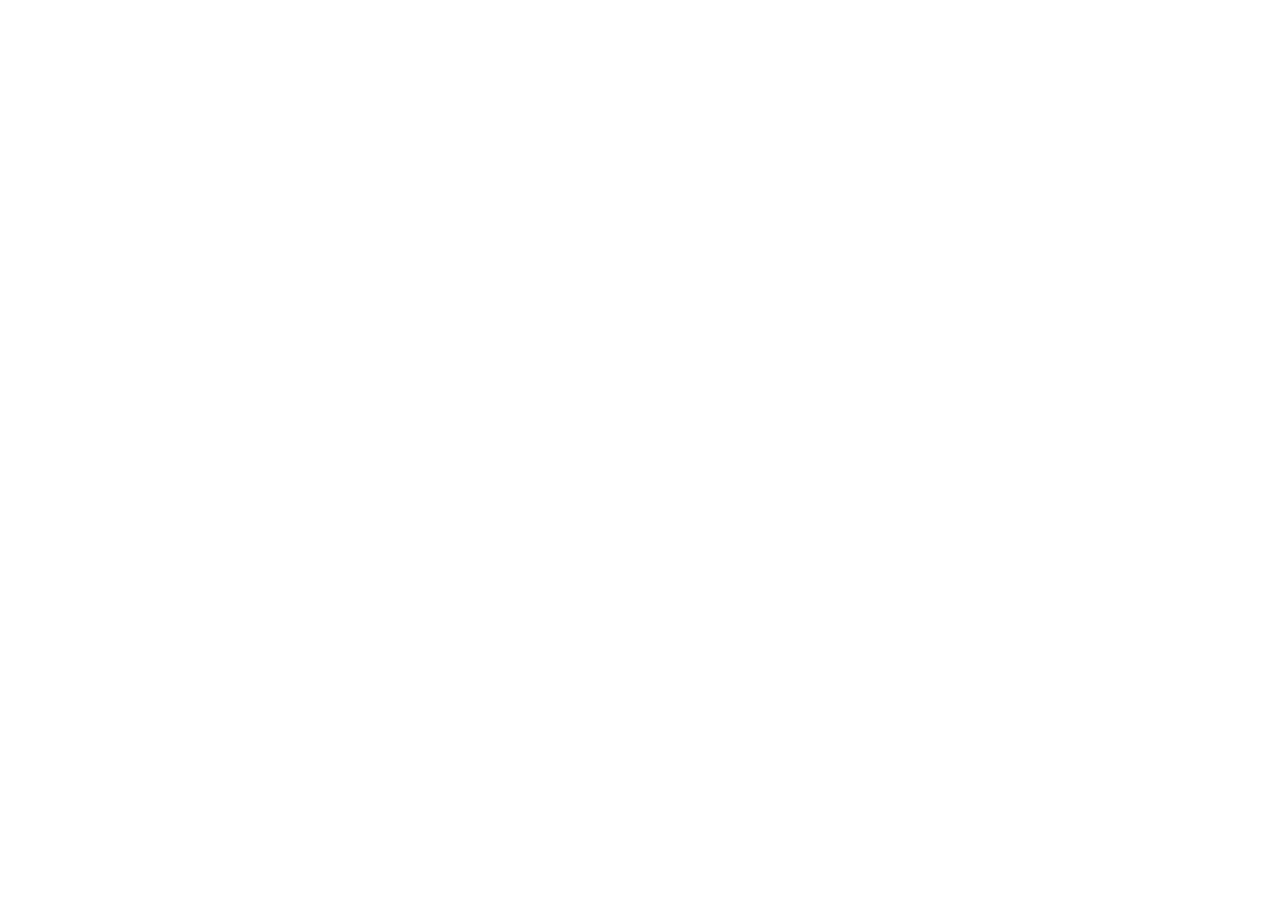
==== commit a9da0f37: "Final Diplom Commit #45 createRequest to fetch" ====
--- a/admin/index.html
+++ b/admin/index.html
@@ -6,8 +6,8 @@
   <meta name="viewport" content="width=device-width, initial-scale=1.0">
   <meta http-equiv="X-UA-Compatible" content="ie=edge">
   <title>ИдёмВКино</title>
-  <link rel="stylesheet" href="CSS/normalize.css">
-  <link rel="stylesheet" href="CSS/styles.css">
+  <link rel="stylesheet" href="css/normalize.css">
+  <link rel="stylesheet" href="css/styles.css">
   <link href="https://fonts.googleapis.com/css?family=Roboto:100,300,400,500,700,900&amp;subset=cyrillic,cyrillic-ext,latin-ext" rel="stylesheet">
 </head>
 
@@ -16,28 +16,6 @@
     <h1 class="page-header__title">Идём<span>в</span>кино</h1>
     <span class="page-header__subtitle">Администраторррская</span>
   </header>
-
-
-    <div class="login" id="user-auth">
-      <header class="login__header">
-        <h2 class="login__title">Авторизация</h2>
-      </header>
-      <div class="login__wrapper">
-        <form class="login__form" action="" method="post" accept-charset="utf-8" id="user-auth-form">
-          <label class="login__label" for="mail">
-            E-mail
-            <input class="login__input" type="mail" placeholder="example@domain.xyz" name="mail" required>
-          </label>
-          <label class="login__label" for="pwd">
-            Пароль
-            <input class="login__input" type="password" placeholder="" name="pwd" required>
-          </label>
-          <div class="text-center">
-            <input value="Авторизоваться" type="submit" class="login__button">
-          </div>
-        </form>
-      </div>
-    </div>
 
 
   <main class="conf-steps">
@@ -474,7 +452,6 @@
   <script src="/js/api/Session.js"></script>
   <script src="/js/Admin.js"></script>
   <script src="/js/ui/forms/AsyncForm.js"></script>
-  <script src="/js/ui/forms/LoginForm.js"></script>
   <script src="/js/ui/forms/LogoutForm.js"></script>
   <script src="/js/ui/forms/HallAddForm.js"></script>
   <script src="/js/ui/forms/MovieAddForm.js"></script>
@@ -484,7 +461,6 @@
   <script src="/js/ui/forms/ShowtimeAddForm.js"></script>
   <script src="/js/ui/forms/SessionsAddForm.js"></script>
   <script src="/js/ui/forms/SessionsDeleteForm.js"></script>
-  <script src="/js/ui/widgets/LoginWidget.js"></script>
   <script src="/js/ui/widgets/HallsWidget.js"></script>
   <script src="/js/ui/widgets/HallConfigWidget.js"></script>
   <script src="/js/ui/widgets/PriceConfigWidget.js"></script>
--- a/admin/css/styles.css
+++ b/admin/css/styles.css
@@ -0,0 +1,570 @@
+@charset "UTF-8";
+@keyframes slideFromTop {
+  0% {
+    top: -50vh; }
+  100% {
+    top: 100px; } }
+@keyframes darken {
+  0% {
+    background: 0; }
+  100% {
+    background: rgba(0, 0, 0, 0.7); } }
+* {
+  margin: 0;
+  padding: 0;
+  box-sizing: border-box; }
+
+html {
+  font-family: "Roboto", sans-serif;
+  font-size: 62.5%; }
+
+body {
+  background-image: url("../i/background.jpg");
+  background-color: rgba(0, 0, 0, 0.5);
+  background-blend-mode: multiply;
+  background-size: cover;
+  background-attachment: fixed;
+  counter-reset: num; }
+
+input[type='radio'], input[type='submit'], button, .conf-step__header, select {
+  cursor: pointer; }
+
+.text-center {
+  text-align: center; }
+
+.conf-steps {
+  display: none;
+}
+
+.conf-steps, .page-header {
+  width: 972px;
+  margin: 0 auto; }
+
+.conf-step__wrapper, .conf-step__header, .page-header {
+  padding: 35px 42px 35px 104px; }
+
+.page-header {
+  color: #FFFFFF;
+  text-transform: uppercase; }
+  .page-header .page-header__title {
+    margin: 0;
+    font-weight: 900;
+    font-size: 3.4rem; }
+    .page-header .page-header__title span {
+      font-weight: 100; }
+  .page-header .page-header__subtitle {
+    font-size: 1rem;
+    letter-spacing: 0.46em; }
+
+.conf-step {
+  position: relative;
+  background-color: rgba(234, 233, 235, 0.95); }
+  .conf-step::before {
+    content: '';
+    position: absolute;
+    left: 62px;
+    margin-left: -1px;
+    top: 0;
+    bottom: 0;
+    display: block;
+    width: 2px;
+    background-color: #BC95D6; }
+
+.conf-step__header_opened + .conf-step__wrapper {
+  display: block; }
+
+.conf-step__header_closed + .conf-step__wrapper {
+  display: none; }
+
+.conf-step__header_closed::after {
+  transform: rotate(-90deg); }
+
+.conf-step__header {
+  position: relative;
+  box-sizing: border-box;
+  background-color: #63536C;
+  color: #FFFFFF;
+  transition-property: all;
+  transition-duration: .6s;
+  transition-timing-function: ease; }
+  .conf-step__header::before {
+    content: '';
+    position: absolute;
+    left: 62px;
+    margin-left: -1px;
+    top: 0;
+    bottom: 0;
+    display: block;
+    width: 2px;
+    background-color: #BC95D6; }
+  .conf-step__header::after {
+    content: '';
+    position: absolute;
+    top: calc(50% - 8px);
+    display: block;
+    right: 42px;
+    width: 24px;
+    height: 16px;
+    background-image: url("../i/switch.png");
+    background-size: 24px 16px; }
+  .conf-step__header:hover, .conf-step__header:focus {
+    background-color: #89639e; }
+  .conf-step__header .conf-step__title {
+    font-size: 2.2rem;
+    font-weight: 700;
+    text-transform: uppercase;
+    counter-increment: num;
+    transition-property: all;
+    transition-duration: .6s;
+    transition-timing-function: ease; }
+    .conf-step__header .conf-step__title::before {
+      content: counter(num);
+      position: absolute;
+      display: block;
+      left: 62px;
+      top: 50%;
+      margin-left: -22px;
+      margin-top: -22px;
+      width: 44px;
+      height: 44px;
+      border-radius: 50%;
+      border: 5px solid #BC95D6;
+      background-color: #FFFFFF;
+      box-sizing: border-box;
+      color: #63536C;
+      font-weight: 900;
+      font-size: 2.8rem;
+      text-align: center;
+      letter-spacing: normal; }
+
+.conf-step__header:hover .conf-step__title {
+  letter-spacing: 2px;
+  transition-property: all;
+  transition-duration: .6s;
+  transition-timing-function: ease; }
+  .conf-step__header:hover .conf-step__title::before {
+    letter-spacing: normal; }
+
+.conf-step:first-of-type .conf-step__header::before {
+  top: 50%; }
+
+.conf-step:last-of-type .conf-step__header::before {
+  bottom: 50%; }
+.conf-step:last-of-type::before {
+  display: none; }
+
+.conf-step__paragraph {
+  font-size: 1.6rem;
+  font-weight: 400;
+  color: #000000;
+  margin-bottom: 12px; }
+
+.conf-step__paragraph:not(:first-of-type) {
+  margin-top: 35px; }
+
+.conf-step__list {
+  list-style: none;
+  font-size: 1.6rem;
+  text-transform: uppercase;
+  font-weight: 500;
+  margin: 14px 0 5px 25px; }
+  .conf-step__list li {
+    position: relative; }
+  .conf-step__list li + li {
+    margin-top: 10px; }
+  .conf-step__list li::before {
+    content: '–';
+    position: absolute;
+    left: -14px; }
+
+.conf-step__button, .login__button {
+  box-shadow: 0px 3px 3px rgba(0, 0, 0, 0.24), 0px 0px 3px rgba(0, 0, 0, 0.12);
+  border-radius: 3px;
+  border: none;
+  background-color: #FFFFFF;
+  text-transform: uppercase;
+  font-weight: 500;
+  font-size: 1.4rem;
+  transition-property: background-color;
+  transition-duration: .5s;
+  transition-timing-function: ease; }
+  .conf-step__button:hover, .conf-step__button:focus, .login__button:hover, .login__button:focus {
+    background-color: #EEEAF1;
+    outline: none; }
+  .conf-step__button:active, .login__button:active {
+    position: relative;
+    top: 2px;
+    background-color: #63536C;
+    color: #FFFFFF;
+    box-shadow: 0px 1px 2px rgba(0, 0, 0, 0.75); }
+  .conf-step__button + .conf-step__button, .login__button + .conf-step__button, .conf-step__button + .login__button, .login__button + .login__button {
+    margin-left: 12px; }
+
+.conf-step__buttons {
+  margin-top: 10px; }
+
+.conf-step__button-regular {
+  color: #63536C;
+  padding: 12px 32px;
+  margin-top: 17px; }
+
+.conf-step__button.conf-step__button-accent, .login__button {
+  color: #FFFFFF;
+  background-color: #16A6AF;
+  padding: 12px 32px;
+  margin-top: 17px; }
+  .conf-step__button.conf-step__button-accent:hover, .conf-step__button.conf-step__button-accent:focus, .login__button:hover, .login__button:focus {
+    background-color: #2FC9D2;
+    outline: none; }
+  .conf-step__button.conf-step__button-accent:active, .login__button:active {
+    position: relative;
+    top: 2px;
+    background-color: #146C72;
+    color: #FFFFFF;
+    box-shadow: 0px 1px 2px rgba(0, 0, 0, 0.75); }
+
+.conf-step__button-trash {
+  position: relative;
+  width: 20px;
+  height: 20px;
+  vertical-align: text-top; }
+  .conf-step__button-trash::before {
+    content: '';
+    position: absolute;
+    top: 4px;
+    left: 4px;
+    width: 12px;
+    height: 12px;
+    background-image: url("../i/trash-sprite.png");
+    background-position: 0 0;
+    background-size: 24px 12px;
+    background-repeat: no-repeat; }
+  .conf-step__button-trash:active::before {
+    background-position: -12px 0; }
+
+.conf-step__legend {
+  color: #848484;
+  font-size: 1.4rem;
+  margin-bottom: 12px; }
+  .conf-step__legend .multiplier {
+    font-family: monospace;
+    font-size: 18px;
+    padding: 0 10px; }
+  .conf-step__legend .conf-step__chair:not(:first-of-type) {
+    margin-left: 20px; }
+
+.conf-step__hint {
+  margin-top: 10px; }
+
+.conf-step__label, .login__label {
+  display: inline-block;
+  font-size: 1.2rem;
+  color: #848484; }
+
+.conf-step__label-fullsize {
+  width: 100%;
+  margin-bottom: 0.8rem; }
+  .conf-step__label-fullsize :last-of-type {
+    margin-bottom: 0; }
+  .conf-step__label-fullsize .conf-step__input {
+    width: 100%; }
+
+.conf-step__input, .login__input {
+  display: block;
+  width: 100px;
+  margin-top: 1px;
+  padding: 8px;
+  font-size: 1.6rem;
+  color: #000000;
+  border: 1px solid #b7b7b7; }
+  .conf-step__input:focus, .login__input:focus {
+    outline: 1px #CF87FF solid;
+    outline-offset: -1px; }
+
+.conf-step__chair {
+  display: inline-block;
+  vertical-align: middle;
+  width: 26px;
+  height: 26px;
+  border-width: 2px;
+  border-style: solid;
+  box-sizing: border-box;
+  border-radius: 4px; }
+
+.conf-step__chair_standart {
+  border-color: #393939;
+  background-color: #C4C4C4; }
+
+.conf-step__chair_vip {
+  border-color: #0a828a;
+  background-color: #b0d6d8;
+  background-image: url("../i/green-pattern.png");
+  background-repeat: repeat; }
+
+.conf-step__chair_disabled {
+  border-color: #C4C4C4; }
+
+.conf-step__selectors-box {
+  font-size: 0;
+  list-style: none;
+  margin-bottom: 15px; }
+  .conf-step__selectors-box li {
+    position: relative;
+    display: inline-block;
+    font-size: 1.2rem; }
+  .conf-step__selectors-box .conf-step__radio {
+    position: absolute;
+    top: 0;
+    bottom: 0;
+    left: 0;
+    right: 0;
+    z-index: 20;
+    width: 80px;
+    height: 42px;
+    opacity: 0; }
+  .conf-step__selectors-box .conf-step__selector {
+    position: relative;
+    display: block;
+    padding: 13px 21px;
+    box-shadow: 0px 3px 3px rgba(0, 0, 0, 0.24), 0px 0px 3px rgba(0, 0, 0, 0.12);
+    border-radius: 3px;
+    border: none;
+    background-color: rgba(255, 255, 255, 0.45);
+    text-transform: uppercase;
+    font-weight: 500;
+    font-size: 1.4rem;
+    transition-property: background-color;
+    transition-duration: .5s;
+    transition-timing-function: ease;
+    z-index: 5; }
+  .conf-step__selectors-box .conf-step__radio:checked + .conf-step__selector {
+    background-color: #FFFFFF;
+    box-shadow: 0px 6px 8px rgba(0, 0, 0, 0.24), 0px 2px 2px rgba(0, 0, 0, 0.24), 0px 0px 2px rgba(0, 0, 0, 0.12);
+    transform: scale(1.1);
+    font-weight: 900;
+    font-size: 1.4rem;
+    z-index: 10; }
+  .conf-step__selectors-box .conf-step__radio:hover + .conf-step__selector {
+    background-color: rgba(255, 255, 255, 0.9); }
+
+.conf-step__hall {
+  position: relative;
+  padding: 62px 32px 34px;
+  border: 2px solid #000000;
+  text-align: center; }
+  .conf-step__hall::before {
+    content: ' экран';
+    position: absolute;
+    top: 24px;
+    left: 1.2em;
+    right: 0;
+    font-size: 1.6rem;
+    letter-spacing: 1.2em;
+    text-transform: uppercase; }
+  .conf-step__hall .conf-step__chair {
+    cursor: pointer; }
+  .conf-step__hall .conf-step__hall-wrapper {
+    display: inline-block; }
+    .conf-step__hall .conf-step__hall-wrapper .conf-step__row {
+      font-size: 0; }
+    .conf-step__hall .conf-step__hall-wrapper .conf-step__row + .conf-step__row {
+      margin-top: 10px; }
+    .conf-step__hall .conf-step__hall-wrapper .conf-step__chair + .conf-step__chair {
+      margin-left: 10px; }
+
+.conf-step__movies {
+  display: flex;
+  flex-wrap: wrap;
+  align-items: flex-start; }
+
+  .conf-step__movies .conf-step__movie {
+    position: relative;
+    width: calc((100% - 30px) / 3);
+    min-height: 52px;
+    padding: 8px 8px 8px 48px;
+    background: #FFEB85;
+    border: 1px solid rgba(0, 0, 0, 0.3);
+    box-sizing: border-box;
+    cursor: pointer; }
+    .conf-step__movies .conf-step__movie:nth-of-type(3n + 2) {
+      margin: 0 15px; }
+    .conf-step__movies .conf-step__movie:nth-of-type(n + 4) {
+      margin-top: 15px; }
+    .conf-step__movies .conf-step__movie:nth-of-type(1) {
+      background-color: #caff85; }
+    .conf-step__movies .conf-step__movie:nth-of-type(2) {
+      background-color: #85ff89; }
+    .conf-step__movies .conf-step__movie:nth-of-type(3) {
+      background-color: #85ffd3; }
+    .conf-step__movies .conf-step__movie:nth-of-type(4) {
+      background-color: #85e2ff; }
+    .conf-step__movies .conf-step__movie:nth-of-type(5) {
+      background-color: #8599ff; }
+    .conf-step__movies .conf-step__movie:nth-of-type(6) {
+      background-color: #ba85ff; }
+    .conf-step__movies .conf-step__movie:nth-of-type(7) {
+      background-color: #ff85fb; }
+    .conf-step__movies .conf-step__movie:nth-of-type(8) {
+      background-color: #ff85b1; }
+    .conf-step__movies .conf-step__movie:nth-of-type(9) {
+      background-color: #ffa285; }
+
+  /* Стиль контейнера копии фильма, переносимой в таймлайн */
+  .conf-step__movie {
+    position: relative;
+    min-width: 265px;
+    min-height: 52px;
+    padding: 8px 8px 8px 48px;
+    background: #FFEB85;
+    border: 1px solid rgba(0, 0, 0, 0.3);
+    box-sizing: border-box;
+    cursor: pointer; }
+
+  .conf-step__movies .conf-step__movie-poster {
+    position: absolute;
+    top: 0;
+    left: 0;
+    width: 38px;
+    height: 50px; }
+  .conf-step__movies .conf-step__movie-title {
+    font-weight: 500;
+    font-size: 1.4rem; }
+  .conf-step__movies .conf-step__movie-duration {
+    font-size: 1.4rem;
+    color: rgba(0, 0, 0, 0.7); }
+
+  /* Стиль постера в копируемом контейнере */
+  .conf-step__movie-poster {
+    position: absolute;
+    top: 0;
+    left: 0;
+    width: 38px;
+    height: 50px; }
+
+  /* Стиль заголовка в копируемом контейнере */
+  .conf-step__movie-title {
+    font-weight: 500;
+    font-size: 1.4rem; }
+
+  /* Стиль абзаца в копируемом контейнере */
+  .conf-step__movie-duration {
+    font-size: 1.4rem;
+    color: rgba(0, 0, 0, 0.7); }
+
+.conf-step__seances-hall {
+  margin: 35px; }
+
+.conf-step__seances-title {
+  font-weight: 500;
+  font-size: 1.6rem;
+  text-transform: uppercase; }
+
+.conf-step__seances-timeline {
+  position: relative;
+  outline: 1px solid #848484;
+  padding: 10px 0;
+  height: 40px;
+  box-sizing: content-box;
+  width: calc(1440px * 0.5); }
+
+.conf-step__seances-movie {
+  position: absolute;
+  height: 40px;
+  border: 1px solid rgba(0, 0, 0, 0.3);
+  box-sizing: border-box;
+  padding: 10px 2px 10px 10px; }
+  .conf-step__seances-movie .conf-step__seances-movie-title {
+    overflow: hidden;
+    line-height: 10px;
+    height: 100%; }
+  .conf-step__seances-movie .conf-step__seances-movie-start {
+    position: absolute;
+    bottom: -33px;
+    left: -14px;
+    color: #848484;
+    font-size: 1.2rem; }
+  .conf-step__seances-movie::before {
+    content: '';
+    position: absolute;
+    display: block;
+    width: 1px;
+    height: 5px;
+    bottom: -17px;
+    left: 0;
+    background-color: #848484; }
+
+.login {
+  width: 480px;
+  margin: 0 auto;
+  position: relative;
+  background-color: rgba(234, 233, 235, 0.95); }
+  .login__wrapper {
+    padding: 35px 104px; }
+  .login__header {
+    position: relative;
+    box-sizing: border-box;
+    padding: 16px 104px;
+    background-color: #63536C;
+    color: #FFFFFF; }
+  .login__title {
+    font-size: 2.2rem;
+    font-weight: 700;
+    text-transform: uppercase; }
+  .login__label {
+    width: 100%;
+    margin-bottom: 0.8rem; }
+    .login__label:last-of-type {
+      margin-bottom: 0; }
+  .login__input {
+    width: 100%; }
+
+.popup {
+  display: none;
+  position: fixed;
+  width: 100%;
+  height: 100%;
+  z-index: 100; }
+  .popup__title {
+    font-size: 2.2rem;
+    font-weight: 700;
+    text-transform: uppercase; }
+  .popup.active {
+    display: block;
+    background: rgba(0, 0, 0, 0.7);
+    animation: 0.5s ease-out 0s 1 darken; }
+    .popup.active .popup__content {
+      top: 100px;
+      animation: 0.5s ease-out 0s 1 slideFromTop; }
+  .popup__container {
+    position: relative;
+    width: 100%; }
+  .popup__content {
+    position: relative;
+    top: -50vh;
+    background-color: rgba(234, 233, 235, 0.95);
+    width: 960px;
+    margin: 0 auto; }
+  .popup__header {
+    box-sizing: border-box;
+    padding: 16px 42px;
+    background-color: #63536C;
+    color: #FFFFFF; }
+  .popup__wrapper {
+    padding: 35px 104px; }
+  .popup__dismiss {
+    float: right; }
+    .popup__dismiss img {
+      height: 1em;
+      transition: .3s all ease; }
+      .popup__dismiss img:hover {
+        transform: scale(1.2);
+        transition: .3s all ease; }
+
+.app_user-logged {
+  display: block;
+}
+/*# sourceMappingURL=styles.css.map */
+
+/* .auth-user {
+  display: none;
+} */
